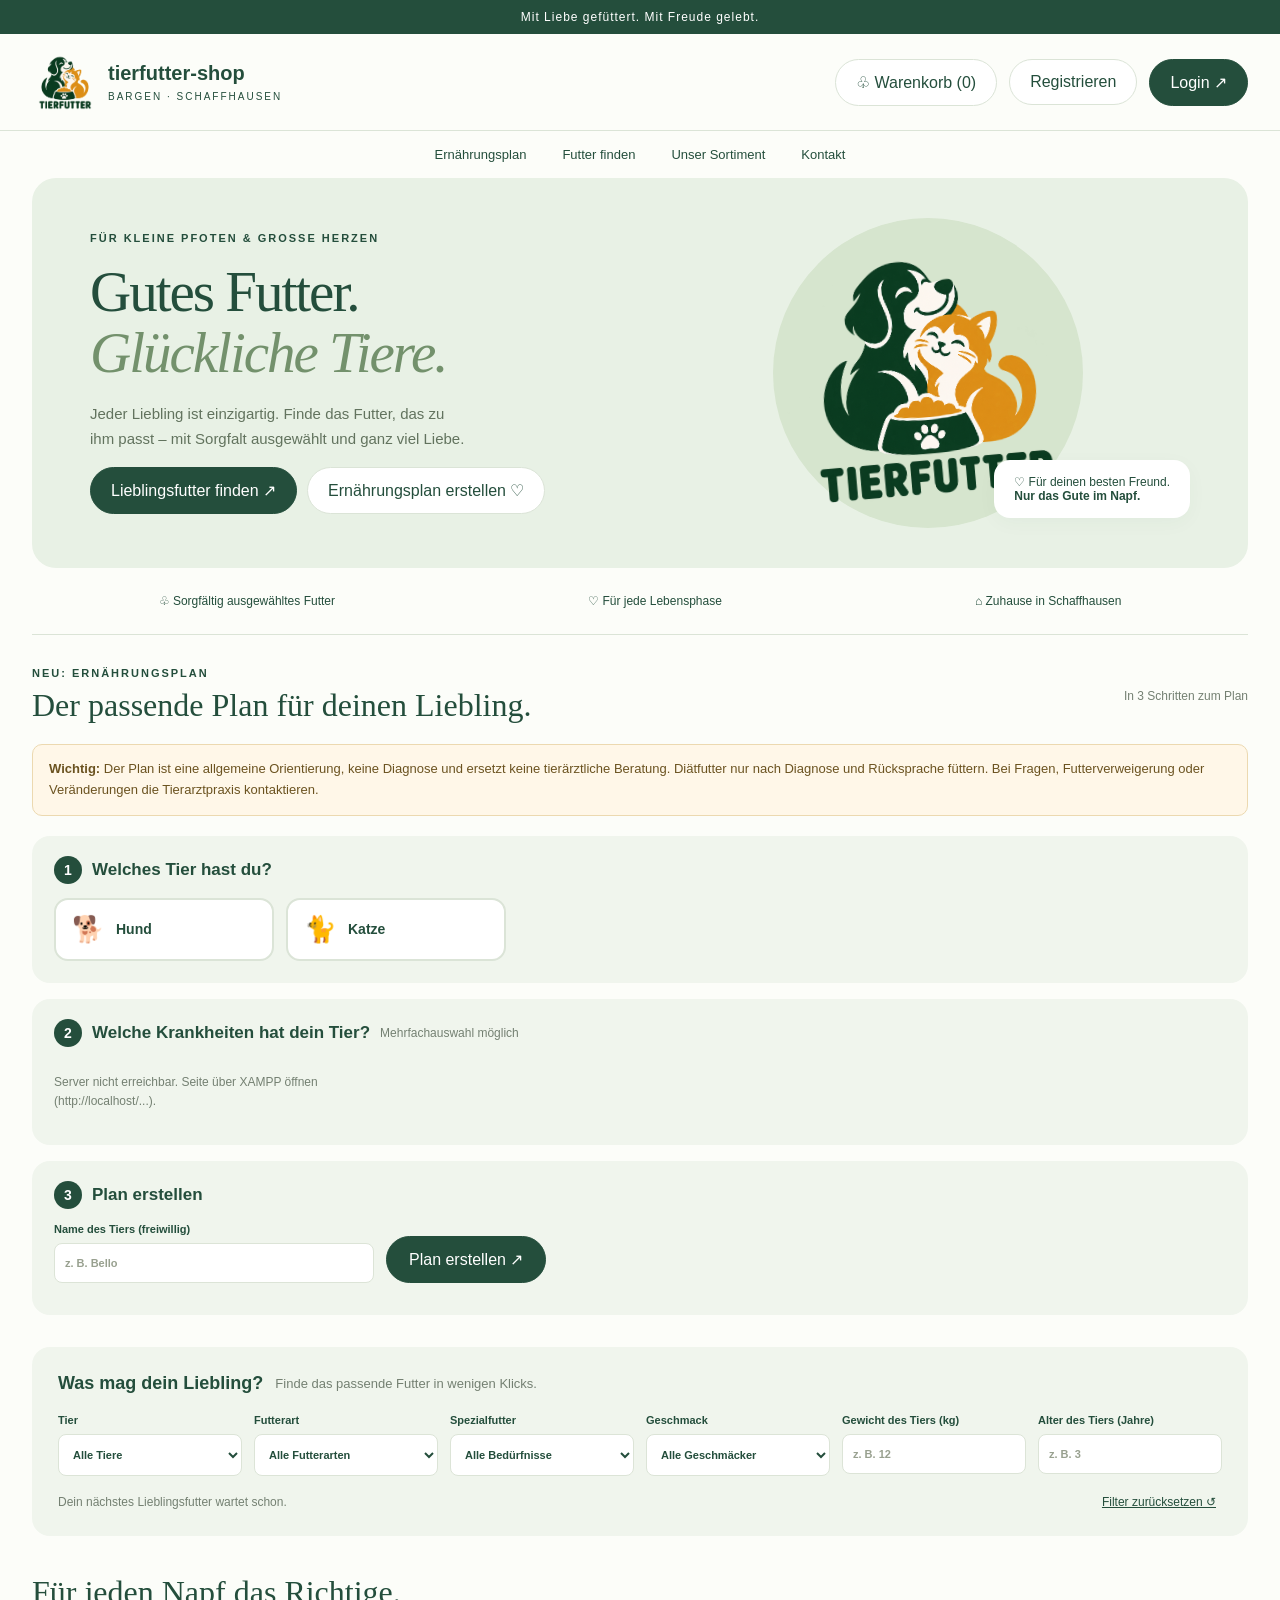
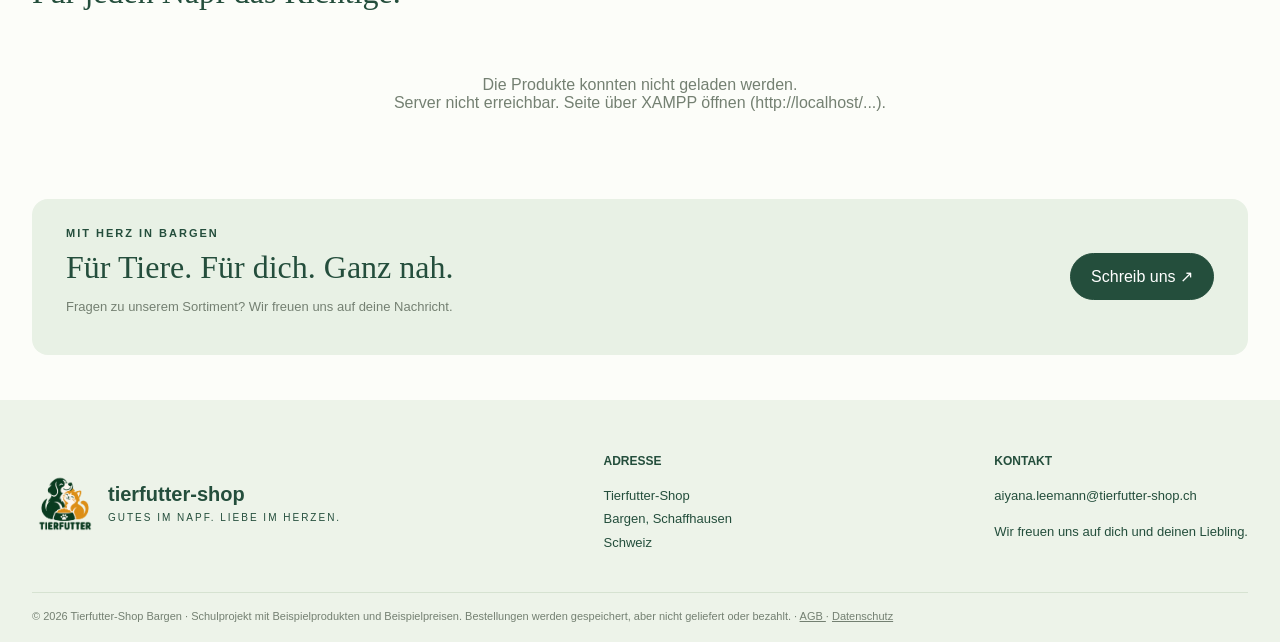
==== index.html @ 04312863 "Ernährungsplan: empfohlene Produkte in einem gemeinsamen Bereich Bei mehreren Krankheiten stehen die" ====
<!DOCTYPE html>
<html lang="de">
 <head>
  <meta charset="utf-8"/>
  <meta content="width=device-width, initial-scale=1" name="viewport"/>
  <title>
   Tierfutter-Shop · Bargen
  </title>
  <meta content="Tierfutter passend zu deinem Liebling. Entdecke den Tierfutter-Shop aus Bargen, Schaffhausen." name="description"/>
  <link href="css/style.css?v=5" rel="stylesheet"/>
  <script defer="" src="js/script.js?v=5">
  </script>
 </head>
 <body>
  <div class="notice">
   Mit Liebe gefüttert. Mit Freude gelebt.
  </div>
  <header>
   <a class="brand" href="#">
    <img alt="Tierfutter Logo mit Hund und Katze" src="assets/logo.png"/>
    <span>
     tierfutter-shop
     <small>
      BARGEN · SCHAFFHAUSEN
     </small>
    </span>
   </a>
   <div class="actions">
    <button class="btn" onclick="openCart()">
     ♧ Warenkorb
     <span id="count">
      (0)
     </span>
    </button>
    <span class="user-info" hidden="" id="userInfo">
    </span>
    <button class="btn" id="registerBtn" onclick="openAuth('register')">
     Registrieren
    </button>
    <button class="btn solid" id="loginBtn" onclick="openAuth('login')">
     Login ↗
    </button>
    <button class="btn" hidden="" id="ordersBtn" onclick="openOrders()">
     Bestellungen
    </button>
    <button class="btn" hidden="" id="plansBtn" onclick="openPlans()">
     Meine Pläne
    </button>
    <button class="btn" hidden="" id="logoutBtn" onclick="logout()">
     Logout
    </button>
   </div>
  </header>
  <nav>
   <a href="#ernaehrungsplan">
    Ernährungsplan
   </a>
   <a href="#finder">
    Futter finden
   </a>
   <a href="#sortiment">
    Unser Sortiment
   </a>
   <a href="#kontakt">
    Kontakt
   </a>
  </nav>
  <main>
   <section class="hero">
    <div>
     <div class="eyebrow">
      Für kleine Pfoten &amp; grosse Herzen
     </div>
     <h1>
      Gutes Futter.
      <br/>
      <em>
       Glückliche Tiere.
      </em>
     </h1>
     <p>
      Jeder Liebling ist einzigartig. Finde das Futter, das zu ihm passt – mit Sorgfalt ausgewählt und ganz viel Liebe.
     </p>
     <div class="hero-buttons">
      <a class="btn solid" href="#finder">
       Lieblingsfutter finden ↗
      </a>
      <a class="btn" href="#ernaehrungsplan">
       Ernährungsplan erstellen ♡
      </a>
     </div>
    </div>
    <div class="hero-art">
     <img alt="Glücklicher Hund und Katze am Futternapf" src="assets/logo.png"/>
     <div class="bubble">
      ♡ Für deinen besten Freund.
      <br/>
      <strong>
       Nur das Gute im Napf.
      </strong>
     </div>
    </div>
   </section>
   <div class="perks">
    <span>
     ♧ Sorgfältig ausgewähltes Futter
    </span>
    <span>
     ♡ Für jede Lebensphase
    </span>
    <span>
     ⌂ Zuhause in Schaffhausen
    </span>
   </div>
   <section class="plan" id="ernaehrungsplan">
    <div class="section-head plan-title">
     <div>
      <div class="eyebrow">
       Neu: Ernährungsplan
      </div>
      <h2>
       Der passende Plan für deinen Liebling.
      </h2>
     </div>
     <span>
      In 3 Schritten zum Plan
     </span>
    </div>
    <p class="plan-warning" role="note">
     <strong>
      Wichtig:
     </strong>
     Der Plan ist eine allgemeine Orientierung, keine Diagnose und ersetzt keine tierärztliche Beratung. Diätfutter nur nach Diagnose und Rücksprache füttern. Bei Fragen, Futterverweigerung oder Veränderungen die Tierarztpraxis kontaktieren.
    </p>
    <form id="planForm">
     <fieldset class="plan-box">
      <legend>
       <span class="step-no">1</span>
       Welches Tier hast du?
      </legend>
      <div class="choice-grid animals">
       <label class="choice">
        <input name="planAnimal" required="" type="radio" value="Hund"/>
        <span>
         <b class="choice-icon">🐕</b>
         <strong>Hund</strong>
        </span>
       </label>
       <label class="choice">
        <input name="planAnimal" type="radio" value="Katze"/>
        <span>
         <b class="choice-icon">🐈</b>
         <strong>Katze</strong>
        </span>
       </label>
      </div>
     </fieldset>
     <fieldset class="plan-box">
      <legend>
       <span class="step-no">2</span>
       Welche Krankheiten hat dein Tier?
       <small class="legend-hint">Mehrfachauswahl möglich</small>
      </legend>
      <div class="choice-grid conditions" id="planConditions">
       <p class="demo">
        Kategorien werden geladen …
       </p>
      </div>
     </fieldset>
     <fieldset class="plan-box">
      <legend>
       <span class="step-no">3</span>
       Plan erstellen
      </legend>
      <div class="plan-last">
       <label>
        Name des Tiers (freiwillig)
        <input id="planPet" maxlength="40" placeholder="z. B. Bello"/>
       </label>
       <button class="btn solid" id="planSubmit" type="submit">
        Plan erstellen ↗
       </button>
      </div>
      <p id="planMessage" role="status">
      </p>
     </fieldset>
    </form>
    <div hidden="" id="planResult">
    </div>
   </section>
   <section class="finder" id="finder" style="margin-top:32px">
    <div class="finder-top">
     <strong>
      Was mag dein Liebling?
     </strong>
     <span>
      Finde das passende Futter in wenigen Klicks.
     </span>
    </div>
    <div class="fields">
     <label>
      Tier
      <select id="animal">
       <option value="">
        Alle Tiere
       </option>
       <option>
        Hund
       </option>
       <option>
        Katze
       </option>
      </select>
     </label>
     <label>
      Futterart
      <select id="type">
       <option value="">
        Alle Futterarten
       </option>
       <option>
        Trockenfutter
       </option>
       <option>
        Nassfutter
       </option>
       <option>
        Snacks
       </option>
      </select>
     </label>
     <label>
      Spezialfutter
      <select id="special">
       <option value="">
        Alle Bedürfnisse
       </option>
       <option>
        Getreidefrei
       </option>
       <option>
        Sensitive
       </option>
       <option>
        Senior
       </option>
       <option>
        Diät
       </option>
      </select>
     </label>
     <label>
      Geschmack
      <select id="taste">
       <option value="">
        Alle Geschmäcker
       </option>
       <option>
        Huhn
       </option>
       <option>
        Lachs
       </option>
       <option>
        Rind
       </option>
       <option>
        Kräuter
       </option>
      </select>
     </label>
     <label>
      Gewicht des Tiers (kg)
      <input id="weight" min="0.1" placeholder="z. B. 12" step="0.1" type="number"/>
     </label>
     <label>
      Alter des Tiers (Jahre)
      <input id="age" min="0" placeholder="z. B. 3" step="0.5" type="number"/>
     </label>
    </div>
    <div class="filter-bottom">
     <span id="filterInfo">
      Dein nächstes Lieblingsfutter wartet schon.
     </span>
     <button class="reset" onclick="resetFilters()">
      Filter zurücksetzen ↺
     </button>
    </div>
   </section>
   <section id="sortiment">
    <div class="section-head">
     <h2>
      Für jeden Napf das Richtige.
     </h2>
     <span id="resultCount">
     </span>
    </div>
    <div class="grid" id="products">
    </div>
   </section>
   <section class="bottom-banner">
    <div>
     <div class="eyebrow">
      Mit Herz in Bargen
     </div>
     <h2 style="margin-top:10px">
      Für Tiere. Für dich. Ganz nah.
     </h2>
     <p>
      Fragen zu unserem Sortiment? Wir freuen uns auf deine Nachricht.
     </p>
    </div>
    <a class="btn solid" href="mailto:aiyana.leemann@tierfutter-shop.ch">
     Schreib uns ↗
    </a>
   </section>
  </main>
  <footer id="kontakt">
   <div class="foot">
    <div class="brand">
     <img alt="" src="assets/logo.png"/>
     <span>
      tierfutter-shop
      <small>
       GUTES IM NAPF. LIEBE IM HERZEN.
      </small>
     </span>
    </div>
    <div>
     <h4>
      ADRESSE
     </h4>
     <p>
      Tierfutter-Shop
      <br/>
      Bargen, Schaffhausen
      <br/>
      Schweiz
     </p>
    </div>
    <div>
     <h4>
      KONTAKT
     </h4>
     <a href="mailto:aiyana.leemann@tierfutter-shop.ch">
      aiyana.leemann@tierfutter-shop.ch
     </a>
     <p>
      Wir freuen uns auf dich und deinen Liebling.
     </p>
    </div>
   </div>
   <div class="copyright">
    © 2026 Tierfutter-Shop Bargen · Schulprojekt mit Beispielprodukten und Beispielpreisen. Bestellungen werden gespeichert, aber nicht geliefert oder bezahlt.
    ·
    <a href="agb.html">
     AGB
    </a>
    ·
    <a href="datenschutz.html">
     Datenschutz
    </a>
   </div>
  </footer>
  <dialog id="cart">
   <button aria-label="Schliessen" class="close" onclick="this.closest('dialog').close()">
    ×
   </button>
   <h2>
    Dein Warenkorb
   </h2>
   <div id="cartItems">
   </div>
   <p id="total">
   </p>
   <p class="demo" id="cartNote">
    Als Gast wird der Warenkorb auf diesem Gerät gespeichert. Du kannst auch ohne Konto bestellen.
   </p>
   <div class="dialog-buttons">
    <button class="btn solid" id="orderBtn" onclick="openCheckout()">
     Jetzt bestellen
    </button>
    <button class="btn" onclick="document.querySelector('#cart').close()">
     Weiter stöbern
    </button>
   </div>
  </dialog>
  <dialog class="wide" id="checkout">
   <button aria-label="Schliessen" class="close" onclick="this.closest('dialog').close()">
    ×
   </button>
   <h2>
    Bestellung abschliessen
   </h2>
   <form id="checkoutForm">
    <fieldset>
     <legend>
      Kontakt
     </legend>
     <div class="form-row">
      <label>
       Vorname
       <input autocomplete="given-name" id="coFirst" maxlength="50" required=""/>
      </label>
      <label>
       Nachname
       <input autocomplete="family-name" id="coLast" maxlength="50" required=""/>
      </label>
     </div>
     <div class="form-row">
      <label>
       E-Mail
       <input autocomplete="email" id="coEmail" maxlength="255" required="" type="email"/>
      </label>
      <label>
       Telefon
       <input autocomplete="tel" id="coPhone" maxlength="30" placeholder="z. B. 079 123 45 67" required="" type="tel"/>
      </label>
     </div>
    </fieldset>
    <fieldset>
     <legend>
      Lieferadresse
     </legend>
     <label>
      Strasse und Nr.
      <input autocomplete="street-address" id="coStreet" maxlength="100" required=""/>
     </label>
     <div class="form-row zip-row">
      <label>
       PLZ
       <input autocomplete="postal-code" id="coZip" inputmode="numeric" maxlength="4" pattern="[1-9][0-9]{3}" placeholder="8225" required=""/>
      </label>
      <label>
       Ort
       <input autocomplete="address-level2" id="coCity" maxlength="50" required=""/>
      </label>
     </div>
    </fieldset>
    <fieldset>
     <legend>
      Zahlungsart
     </legend>
     <label class="check">
      <input checked="" name="payment" type="radio" value="Rechnung"/>
      Rechnung
     </label>
     <label class="check">
      <input name="payment" type="radio" value="TWINT"/>
      TWINT
     </label>
     <label class="check">
      <input name="payment" type="radio" value="Kreditkarte"/>
      Kreditkarte
     </label>
     <p class="demo" hidden="" id="cardNote">
      Kartendaten werden hier nicht eingegeben oder gespeichert. In einem echten Shop würdest du jetzt zur sicheren Seite eines Zahlungsanbieters weitergeleitet.
     </p>
    </fieldset>
    <label class="check">
     <input id="coTerms" required="" type="checkbox"/>
     <span>
      Ich akzeptiere die
      <a href="agb.html" target="_blank">AGB</a>. *
     </span>
    </label>
    <label class="check">
     <input id="coPrivacy" required="" type="checkbox"/>
     <span>
      Ich habe die
      <a href="datenschutz.html" target="_blank">
       Datenschutzerklärung
      </a>
      gelesen und bin mit der Verarbeitung meiner Daten für diese Bestellung einverstanden. *
     </span>
    </label>
    <label class="check">
     <input id="coNewsletter" type="checkbox"/>
     <span>
      Ja, ich möchte den Newsletter per E-Mail erhalten (freiwillig, jederzeit abbestellbar).
     </span>
    </label>
    <p id="checkoutTotal">
    </p>
    <p class="demo">
     * Pflichtfeld. Schulprojekt: Die Bestellung wird gespeichert, aber nicht geliefert und nicht bezahlt.
    </p>
    <button class="btn solid" id="checkoutSubmit" type="submit">
     Zahlungspflichtig bestellen
    </button>
    <p id="checkoutMessage" role="status">
    </p>
   </form>
   <div hidden="" id="checkoutDone">
    <p id="checkoutDoneText">
    </p>
    <button class="btn solid" onclick="document.querySelector('#checkout').close()">
     Weiter stöbern
    </button>
   </div>
  </dialog>
  <dialog class="wide" id="orders">
   <button aria-label="Schliessen" class="close" onclick="this.closest('dialog').close()">
    ×
   </button>
   <h2>
    Meine Bestellungen
   </h2>
   <div id="ordersList">
   </div>
  </dialog>
  <dialog class="wide" id="plans">
   <button aria-label="Schliessen" class="close" onclick="this.closest('dialog').close()">
    ×
   </button>
   <h2>
    Meine Ernährungspläne
   </h2>
   <div id="plansList">
   </div>
  </dialog>
  <dialog id="auth">
   <button aria-label="Schliessen" class="close" onclick="this.closest('dialog').close()">
    ×
   </button>
   <h2 id="authTitle">
   </h2>
   <p class="demo" id="authNote">
   </p>
   <form id="authForm">
    <label id="nameLabel">
     Name
     <input autocomplete="name" id="name" maxlength="100"/>
    </label>
    <label>
     E-Mail
     <input autocomplete="email" id="email" maxlength="255" required="" type="email"/>
    </label>
    <label>
     Passwort
     <input id="password" maxlength="72" minlength="8" placeholder="Mindestens 8 Zeichen" required="" type="password"/>
    </label>
    <button class="btn solid" id="authSubmit" type="submit">
    </button>
   </form>
   <p id="authMessage" role="status">
   </p>
  </dialog>
  <div id="toast" role="status">
  </div>
 </body>
</html>
---- css/style.css ----
/* Tierfutter-Shop – Gestaltung und responsive Ansichten */

:root {
  --green: #244e3c;
  --mint: #e8f1e5;
  --line: #dbe4d7;
  --muted: #748072
}

* {
  box-sizing: border-box
}

body {
  margin: 0;
  background: #fcfdf9;
  color: var(--green);
  font-family: Arial, sans-serif
}

button,
input,
select {
  font: inherit
}

button,
a {
  cursor: pointer
}

button {
  border: 0
}

a {
  color: inherit;
  text-decoration: none
}

.notice {
  text-align: center;
  background: var(--green);
  color: white;
  padding: 10px;
  font-size: 12px;
  letter-spacing: 1px
}

header {
  max-width: 1280px;
  margin: auto;
  display: flex;
  align-items: center;
  justify-content: space-between;
  padding: 15px 32px;
  gap: 20px
}

.brand {
  display: flex;
  align-items: center;
  gap: 10px;
  font-weight: 800;
  font-size: 20px
}

.brand img {
  width: 66px;
  height: 66px;
  object-fit: contain
}

.brand small {
  display: block;
  font-size: 10px;
  letter-spacing: 2px;
  margin-top: 6px;
  font-weight: 400
}

.actions {
  display: flex;
  gap: 12px;
  align-items: center
}

.user-info {
  font-size: 13px;
  font-weight: bold
}

[hidden] {
  display: none !important
}

.btn {
  padding: 13px 20px;
  border: 1px solid var(--line);
  border-radius: 30px;
  background: white;
  color: var(--green)
}

.solid {
  background: var(--green);
  color: white;
  border-color: var(--green)
}

nav {
  display: flex;
  justify-content: center;
  gap: 36px;
  padding: 16px;
  border-top: 1px solid var(--line);
  font-size: 13px
}

main {
  max-width: 1280px;
  margin: auto;
  padding: 0 32px
}

.hero {
  background: var(--mint);
  border-radius: 24px;
  min-height: 360px;
  display: grid;
  grid-template-columns: 1.1fr 1fr;
  align-items: center;
  overflow: hidden;
  padding: 45px 58px;
  position: relative
}

.eyebrow {
  font-size: 11px;
  letter-spacing: 2px;
  font-weight: bold;
  text-transform: uppercase
}

h1 {
  font-family: Georgia, serif;
  font-weight: 400;
  font-size: 57px;
  line-height: 1.06;
  letter-spacing: -2px;
  margin: 18px 0
}

h1 em {
  color: #73916c
}

.hero p {
  font-size: 15px;
  line-height: 1.7;
  max-width: 380px;
  color: #62735e
}

.hero-art {
  position: relative;
  display: flex;
  align-items: center;
  justify-content: center
}

.hero-art:before {
  content: '';
  position: absolute;
  width: 310px;
  height: 310px;
  background: #d6e5ce;
  border-radius: 50%
}

.hero-art img {
  width: 300px;
  height: 300px;
  object-fit: contain;
  position: relative;
  transform: rotate(-5deg)
}

.bubble {
  position: absolute;
  bottom: 5px;
  right: 0;
  background: white;
  padding: 15px 20px;
  border-radius: 16px;
  font-size: 12px;
  box-shadow: 0 5px 20px #254e3c09
}

.perks {
  display: flex;
  justify-content: space-around;
  padding: 26px 0;
  font-size: 12px;
  border-bottom: 1px solid var(--line)
}

.section-head {
  display: flex;
  justify-content: space-between;
  align-items: center;
  margin: 38px 0 20px
}

h2 {
  font: 32px Georgia, serif;
  margin: 0
}

.section-head span {
  font-size: 12px;
  color: var(--muted)
}

.finder {
  padding: 26px;
  background: #f0f5ed;
  border-radius: 18px
}

.finder-top {
  display: flex;
  gap: 12px;
  align-items: center;
  margin-bottom: 20px
}

.finder-top strong {
  font-size: 18px
}

.finder-top span {
  font-size: 13px;
  color: var(--muted)
}

.fields {
  display: grid;
  grid-template-columns: repeat(6, 1fr);
  gap: 12px
}

label {
  font-size: 11px;
  font-weight: bold;
  display: block
}

select,
input {
  width: 100%;
  margin-top: 8px;
  padding: 13px 10px;
  background: white;
  border: 1px solid #dce4d7;
  border-radius: 8px;
  color: var(--green);
  outline-color: #71956a
}

input::placeholder {
  color: #98a08f
}

.filter-bottom {
  display: flex;
  justify-content: space-between;
  align-items: center;
  margin-top: 18px;
  font-size: 12px;
  color: var(--muted)
}

.reset {
  background: transparent;
  text-decoration: underline;
  color: var(--green)
}

.grid {
  display: grid;
  grid-template-columns: repeat(4, 1fr);
  gap: 20px
}

.card {
  border: 1px solid var(--line);
  border-radius: 16px;
  overflow: hidden;
  background: white
}

.product-art {
  height: 235px;
  background: var(--tint);
  position: relative;
  display: flex;
  align-items: center;
  justify-content: center
}

.tag {
  position: absolute;
  left: 14px;
  top: 14px;
  background: #ffffffc9;
  font-size: 10px;
  border-radius: 15px;
  padding: 6px 10px
}

.bag {
  height: 163px;
  width: 116px;
  background: var(--bag);
  color: #faf9ee;
  border-radius: 7px 7px 16px 16px;
  box-shadow: 8px 12px 15px #23472b1a;
  transform: rotate(-6deg);
  text-align: center;
  padding: 17px 8px;
  position: relative;
  border-top: 8px solid #ffffff30
}

.bag:after {
  content: '';
  position: absolute;
  bottom: 12px;
  left: 12px;
  right: 12px;
  border-bottom: 2px solid #ffffff50
}

.bag b {
  display: block;
  font: 17px Georgia, serif
}

.bag small {
  font-size: 7px;
  letter-spacing: 1px
}

.bag .animal {
  font-size: 36px;
  margin: 8px
}

.bag .flavour {
  font-size: 9px;
  letter-spacing: 1px
}

.card-body {
  padding: 18px
}

.meta {
  font-size: 10px;
  letter-spacing: 1px;
  color: var(--muted);
  text-transform: uppercase
}

.card h3 {
  font-size: 16px;
  margin: 9px 0
}

.desc {
  font-size: 12px;
  color: var(--muted);
  margin: 0 0 20px
}

.price-line {
  display: flex;
  align-items: center;
  justify-content: space-between
}

.price-line strong {
  font-size: 17px
}

.add {
  width: 35px;
  height: 35px;
  border-radius: 50%;
  background: var(--mint);
  color: var(--green);
  font-size: 23px
}

.bottom-banner {
  margin: 42px 0;
  background: var(--mint);
  padding: 28px 34px;
  border-radius: 16px;
  display: flex;
  justify-content: space-between;
  align-items: center
}

.bottom-banner p {
  font-size: 13px;
  color: var(--muted)
}

footer {
  background: #edf3e9;
  margin-top: 45px;
  padding: 38px 32px 20px
}

.foot {
  max-width: 1216px;
  margin: auto;
  display: flex;
  justify-content: space-between;
  gap: 25px
}

.foot p,
.foot a {
  font-size: 13px;
  line-height: 1.8
}

.foot h4 {
  font-size: 12px
}

.copyright {
  max-width: 1216px;
  margin: 25px auto 0;
  border-top: 1px solid #d6e2d1;
  padding-top: 17px;
  font-size: 11px;
  color: var(--muted)
}

dialog {
  border: 0;
  border-radius: 20px;
  padding: 28px;
  width: 440px;
  max-width: 92vw;
  color: var(--green);
  box-shadow: 0 20px 100px #0003
}

dialog::backdrop {
  background: #18382766
}

.close {
  float: right;
  background: transparent;
  font-size: 24px;
  color: var(--green)
}

dialog h2 {
  margin-bottom: 22px
}

dialog label {
  margin-bottom: 15px
}

dialog .btn {
  margin-top: 12px
}

.cart-row {
  display: flex;
  justify-content: space-between;
  align-items: center;
  padding: 15px 0;
  border-bottom: 1px solid var(--line);
  gap: 12px
}

.qty {
  display: flex;
  align-items: center;
  gap: 9px
}

.qty button {
  border-radius: 50%;
  padding: 4px 9px;
  color: var(--green)
}

#toast {
  position: fixed;
  bottom: 25px;
  left: 50%;
  transform: translateX(-50%);
  background: var(--green);
  color: white;
  padding: 14px 24px;
  border-radius: 40px;
  display: none;
  z-index: 10
}

.empty {
  grid-column: 1/-1;
  text-align: center;
  padding: 45px;
  color: var(--muted)
}

#authMessage,
#checkoutMessage {
  font-size: 13px
}

/* BESTELLFORMULAR UND BESTELLUNGEN */
dialog.wide {
  width: 620px;
  max-height: 90vh;
  overflow-y: auto
}

dialog fieldset {
  border: 1px solid var(--line);
  border-radius: 12px;
  padding: 14px 16px 2px;
  margin: 0 0 16px
}

dialog legend {
  font-weight: bold;
  font-size: 13px;
  padding: 0 6px
}

.form-row {
  display: grid;
  grid-template-columns: 1fr 1fr;
  gap: 12px
}

.zip-row {
  grid-template-columns: 110px 1fr
}

label.check {
  display: flex;
  align-items: flex-start;
  gap: 10px;
  font-size: 13px;
  font-weight: normal;
  line-height: 1.5
}

label.check input {
  width: auto;
  margin: 3px 0 0;
  accent-color: var(--green)
}

label.check a,
.copyright a {
  text-decoration: underline
}

.dialog-buttons {
  display: flex;
  gap: 10px;
  flex-wrap: wrap
}

.order {
  border: 1px solid var(--line);
  border-radius: 12px;
  padding: 14px 16px;
  margin-bottom: 12px;
  font-size: 14px
}

.order-head,
.order-line {
  display: flex;
  justify-content: space-between;
  gap: 12px;
  padding: 3px 0
}

.order-head {
  margin-bottom: 6px
}

.order small {
  color: var(--muted)
}

/* AGB UND DATENSCHUTZ */
.legal {
  max-width: 760px;
  margin: 20px auto 60px;
  line-height: 1.7
}

.legal h1 {
  font-size: 40px
}

.legal h2 {
  font-size: 22px;
  margin-top: 32px
}

.demo {
  font-size: 12px;
  line-height: 1.6;
  color: var(--muted)
}

/* ERNÄHRUNGSPLAN */
.hero-buttons {
  display: flex;
  flex-wrap: wrap;
  gap: 10px;
  margin-top: 12px
}

.hero-buttons .btn:not(.solid) {
  background: white
}

.plan {
  margin-top: 32px;
  scroll-margin-top: 16px
}

.plan-title {
  margin-top: 0
}

.plan-title h2 {
  margin-top: 8px
}

.plan-warning {
  margin: 0 0 20px;
  padding: 14px 16px;
  background: #fff7e8;
  border: 1px solid #ecd9b0;
  border-radius: 10px;
  font-size: 13px;
  line-height: 1.6;
  color: #6b5320
}

.plan-box {
  margin: 0 0 16px;
  padding: 20px 22px 22px;
  background: #f0f5ed;
  border: 0;
  border-radius: 18px
}

.plan-box legend {
  float: left;
  width: 100%;
  margin-bottom: 14px;
  padding: 0;
  font-size: 17px;
  font-weight: bold;
  display: flex;
  align-items: center;
  gap: 10px
}

.plan-box legend + * {
  clear: both
}

.step-no {
  width: 28px;
  height: 28px;
  border-radius: 50%;
  background: var(--green);
  color: white;
  font-size: 14px;
  display: inline-flex;
  align-items: center;
  justify-content: center
}

.choice-grid {
  display: grid;
  gap: 12px
}

.choice-grid.animals {
  grid-template-columns: repeat(2, minmax(0, 220px))
}

.choice-grid.conditions {
  grid-template-columns: repeat(4, 1fr)
}

label.choice {
  position: relative;
  font-weight: normal
}

.choice input {
  position: absolute;
  opacity: 0;
  width: 1px;
  height: 1px;
  margin: 0
}

.choice span {
  height: 100%;
  display: flex;
  flex-direction: column;
  gap: 6px;
  padding: 14px 16px;
  background: white;
  border: 2px solid var(--line);
  border-radius: 14px;
  cursor: pointer;
  transition: border-color .15s, background .15s
}

.choice-grid.animals span {
  flex-direction: row;
  align-items: center;
  gap: 12px
}

.choice strong {
  font-size: 14px
}

.choice small {
  font-size: 12px;
  line-height: 1.5;
  color: var(--muted)
}

.choice-icon {
  font-size: 26px;
  font-weight: normal
}

.choice span:hover {
  border-color: #a9c2a1
}

.choice input:checked + span {
  border-color: var(--green);
  background: var(--mint)
}

.choice input:focus-visible + span {
  outline: 3px solid #71956a;
  outline-offset: 2px
}

.plan-last {
  display: grid;
  grid-template-columns: minmax(0, 320px) auto;
  gap: 12px;
  align-items: end;
  justify-content: start
}

.plan-last .btn {
  padding: 13px 22px
}

#planMessage {
  font-size: 13px;
  margin: 10px 0 0
}

#planResult {
  margin-top: 10px;
  padding: 26px;
  background: white;
  border: 1px solid var(--line);
  border-radius: 18px;
  scroll-margin-top: 16px
}

.plan-head {
  display: flex;
  align-items: center;
  gap: 18px;
  padding-bottom: 20px;
  border-bottom: 1px solid var(--line)
}

.plan-icon {
  flex: none;
  width: 64px;
  height: 64px;
  border-radius: 50%;
  background: var(--mint);
  font-size: 32px;
  display: flex;
  align-items: center;
  justify-content: center
}

.plan-icon.small {
  width: 44px;
  height: 44px;
  font-size: 22px
}

.plan-head-text {
  flex: 1
}

.plan-head h3 {
  font: 26px Georgia, serif;
  margin: 6px 0
}

.plan-head p {
  margin: 0;
  font-size: 14px
}

.plan-actions {
  display: flex;
  gap: 8px;
  flex-wrap: wrap
}

.plan-steps {
  margin: 22px 0;
  display: grid;
  grid-template-columns: repeat(2, 1fr);
  gap: 12px
}

.plan-step {
  display: flex;
  gap: 12px;
  padding: 14px 16px;
  background: #f6f9f4;
  border-radius: 12px;
  font-size: 14px;
  line-height: 1.5
}

.plan-step p {
  margin: 4px 0 0
}

.step-icon {
  font-size: 22px
}

.plan-step.important {
  grid-column: 1 / -1;
  background: #fff7e8;
  color: #6b5320
}

.plan-products-title {
  margin: 28px 0 14px
}

#planResult .plan-warning {
  margin: 22px 0 0
}

.legend-hint {
  font-size: 12px;
  font-weight: normal;
  color: var(--muted)
}

.choice-check {
  display: none;
  font-size: 12px;
  font-style: normal;
  font-weight: bold;
  color: var(--green)
}

.choice input:checked + span .choice-check {
  display: block
}

.plan-combined {
  margin-top: 20px;
  padding: 16px 18px;
  background: #fff7e8;
  border: 1px solid #ecd9b0;
  border-radius: 12px;
  color: #6b5320;
  font-size: 14px;
  line-height: 1.5
}

.plan-combined p {
  margin: 8px 0 0
}

.plan-jump {
  display: flex;
  flex-wrap: wrap;
  gap: 8px;
  margin-top: 16px;
  padding: 0
}

.plan-jump a {
  padding: 8px 14px;
  border: 1px solid var(--line);
  border-radius: 20px;
  font-size: 13px;
  background: #f6f9f4
}

.plan-part {
  scroll-margin-top: 16px
}

.plan-part + .plan-part {
  margin-top: 30px;
  padding-top: 24px;
  border-top: 2px dashed var(--line)
}

.plan-part-title {
  font: 24px Georgia, serif;
  margin: 24px 0 6px
}

.plan-goal {
  margin: 0;
  font-size: 14px
}

.plan-product {
  display: flex;
  flex-direction: column;
  gap: 6px
}

.plan-product .card {
  flex: 1
}

.fits {
  font-size: 12px;
  color: var(--muted);
  padding: 0 4px
}

.saved-plan {
  display: flex;
  align-items: center;
  gap: 14px
}

.saved-plan > div:nth-child(2) {
  flex: 1
}

.saved-plan .dialog-buttons {
  margin: 0
}

@media(max-width:900px) {
  .choice-grid.conditions {
    grid-template-columns: repeat(2, 1fr)
  }

  .plan-steps {
    grid-template-columns: 1fr
  }

  .fields {
    grid-template-columns: repeat(3, 1fr)
  }

  .grid {
    grid-template-columns: repeat(2, 1fr)
  }

  .hero {
    padding: 30px
  }

  .hero-art img {
    width: 240px;
    height: 240px
  }

  h1 {
    font-size: 44px
  }

  .actions {
    gap: 5px
  }

  .actions .btn {
    padding: 10px
  }

  .brand {
    font-size: 16px
  }
}

@media(max-width:600px) {
  .form-row {
    grid-template-columns: 1fr
  }

  .zip-row {
    grid-template-columns: 90px 1fr
  }

  header {
    padding: 12px 16px;
    flex-wrap: wrap
  }

  .brand img {
    width: 46px;
    height: 46px
  }

  .actions {
    width: 100%;
    justify-content: space-between;
    flex-wrap: wrap
  }

  nav {
    gap: 20px
  }

  main {
    padding: 0 16px
  }

  .hero {
    grid-template-columns: 1fr;
    padding: 27px
  }

  .hero-art {
    margin-top: 20px
  }

  .hero-art:before {
    width: 230px;
    height: 230px
  }

  .bubble {
    right: 5px
  }

  .perks {
    gap: 10px;
    font-size: 10px;
    text-align: center
  }

  .fields {
    grid-template-columns: repeat(2, 1fr)
  }

  .finder {
    padding: 18px
  }

  .finder-top {
    align-items: start;
    flex-direction: column
  }

  .grid {
    gap: 12px
  }

  .product-art {
    height: 200px
  }

  .card-body {
    padding: 13px
  }

  .section-head {
    align-items: start;
    gap: 12px
  }

  .section-head span {
    max-width: 100px;
    text-align: right
  }

  .bottom-banner,
  .foot {
    flex-direction: column;
    align-items: start
  }

  h2 {
    font-size: 27px
  }

  .foot {
    gap: 8px
  }

  .filter-bottom {
    gap: 12px
  }

  .choice-grid.conditions,
  .plan-last {
    grid-template-columns: 1fr
  }

  .choice-grid.animals {
    grid-template-columns: repeat(2, 1fr)
  }

  .plan-box,
  #planResult {
    padding: 16px
  }

  .plan-head {
    flex-wrap: wrap
  }

  .plan-actions {
    width: 100%
  }

  .saved-plan {
    flex-wrap: wrap
  }
}

/* DRUCKEN: nur den erstellten Ernährungsplan */
@media print {
  body * {
    visibility: hidden
  }

  #planResult,
  #planResult * {
    visibility: visible
  }

  #planResult {
    position: absolute;
    top: 0;
    left: 0;
    width: 100%;
    border: 0
  }

  #planResult .btn,
  #planResult .add,
  .plan-jump {
    display: none
  }
}
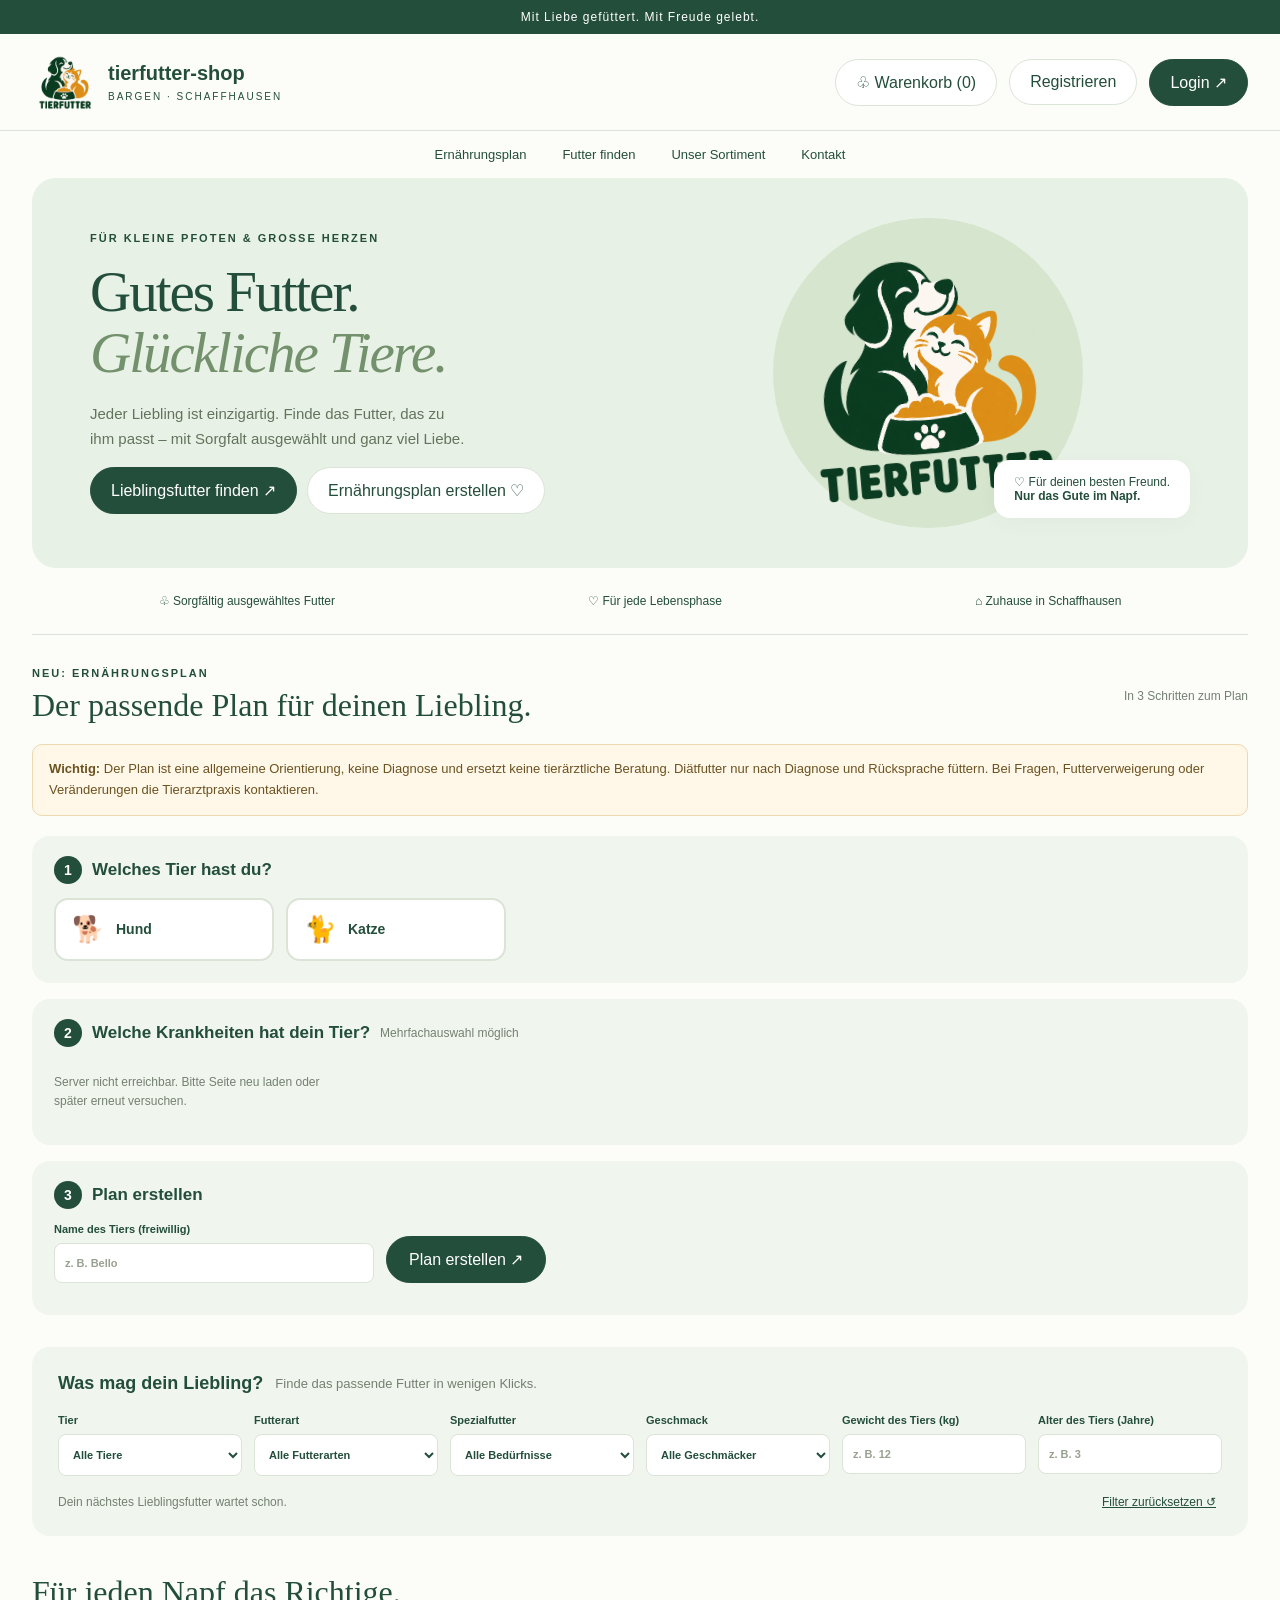
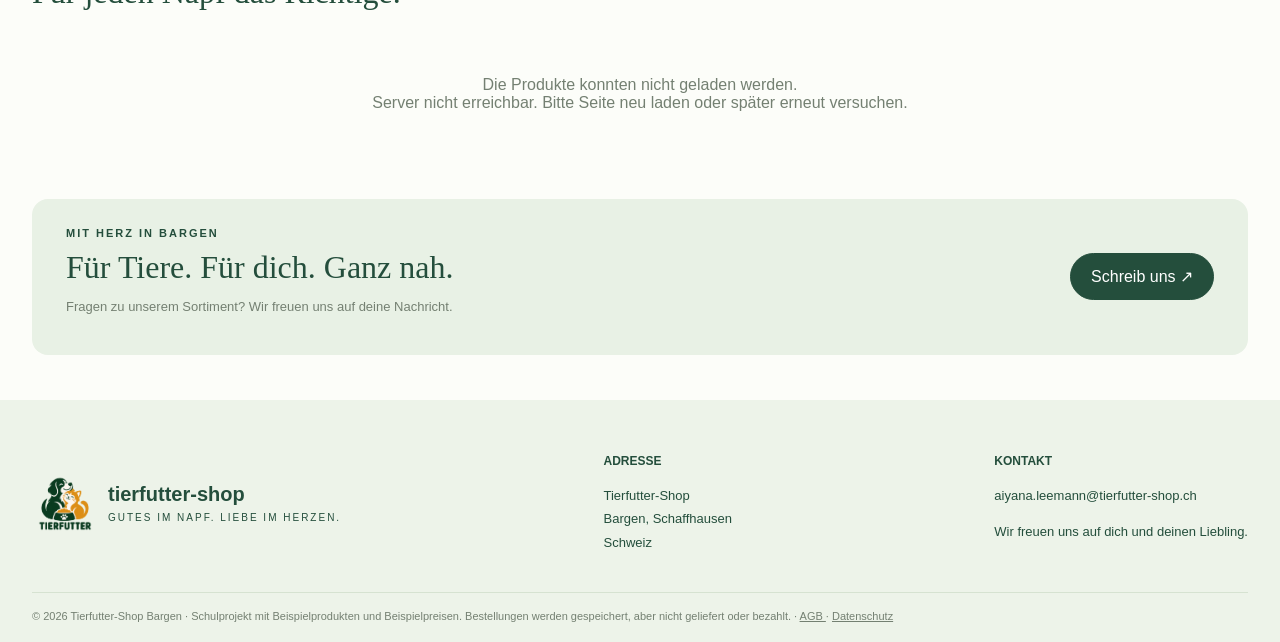
==== commit 29951249: "Online stellen: Anleitung für kostenloses Hosting Co-Authored-By: Claude Opus 5.5 <noreply@anthropic" ====
--- a/index.html
+++ b/index.html
@@ -7,8 +7,8 @@
    Tierfutter-Shop · Bargen
   </title>
   <meta content="Tierfutter passend zu deinem Liebling. Entdecke den Tierfutter-Shop aus Bargen, Schaffhausen." name="description"/>
-  <link href="css/style.css?v=5" rel="stylesheet"/>
-  <script defer="" src="js/script.js?v=5">
+  <link href="css/style.css?v=6" rel="stylesheet"/>
+  <script defer="" src="js/script.js?v=6">
   </script>
  </head>
  <body>
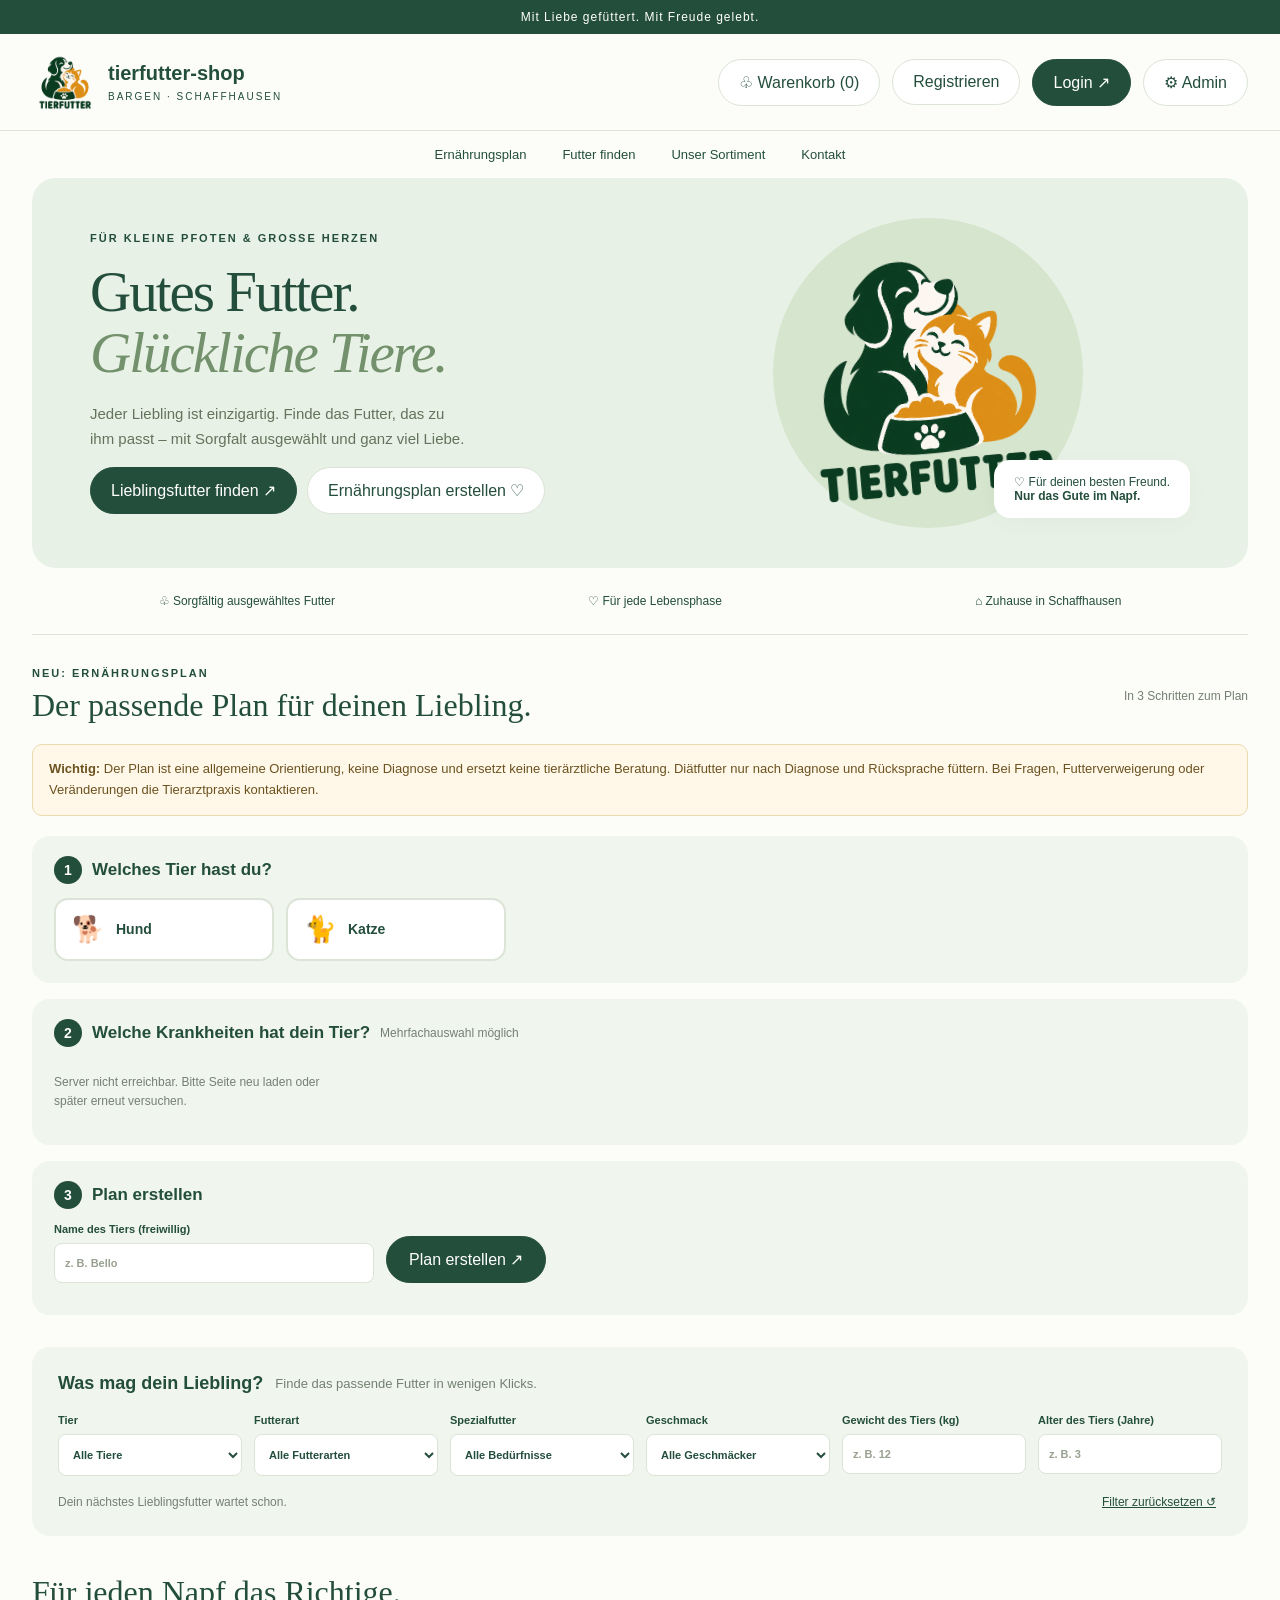
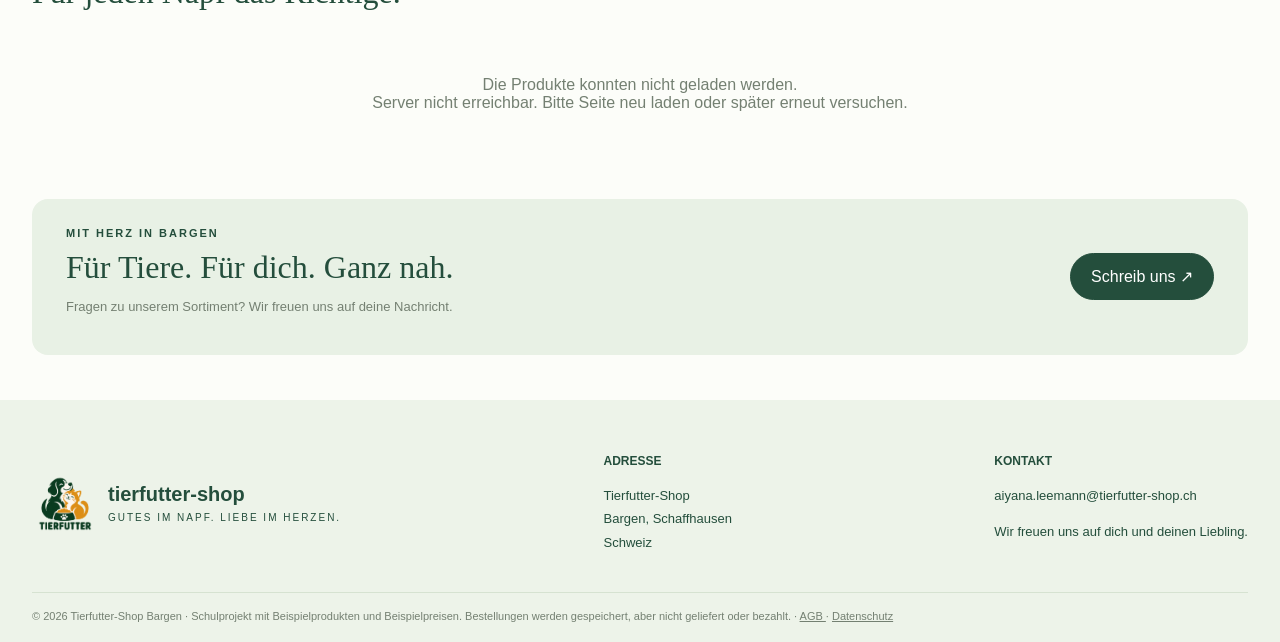
==== commit a7133944: "Symbole im Ernährungsplan reparieren, Admin-Knopf mit eigenem Admin-Login - Online-Datenbank war lat" ====
--- a/index.html
+++ b/index.html
@@ -8,7 +8,7 @@
   </title>
   <meta content="Tierfutter passend zu deinem Liebling. Entdecke den Tierfutter-Shop aus Bargen, Schaffhausen." name="description"/>
   <link href="css/style.css?v=6" rel="stylesheet"/>
-  <script defer="" src="js/script.js?v=6">
+  <script defer="" src="js/script.js?v=8">
   </script>
  </head>
  <body>
@@ -46,6 +46,9 @@
     <button class="btn" hidden="" id="plansBtn" onclick="openPlans()">
      Meine Pläne
     </button>
+    <a class="btn" href="admin.html" id="adminBtn" title="Nur für Administratoren, Login erforderlich">
+     ⚙ Admin
+    </a>
     <button class="btn" hidden="" id="logoutBtn" onclick="logout()">
      Logout
     </button>
